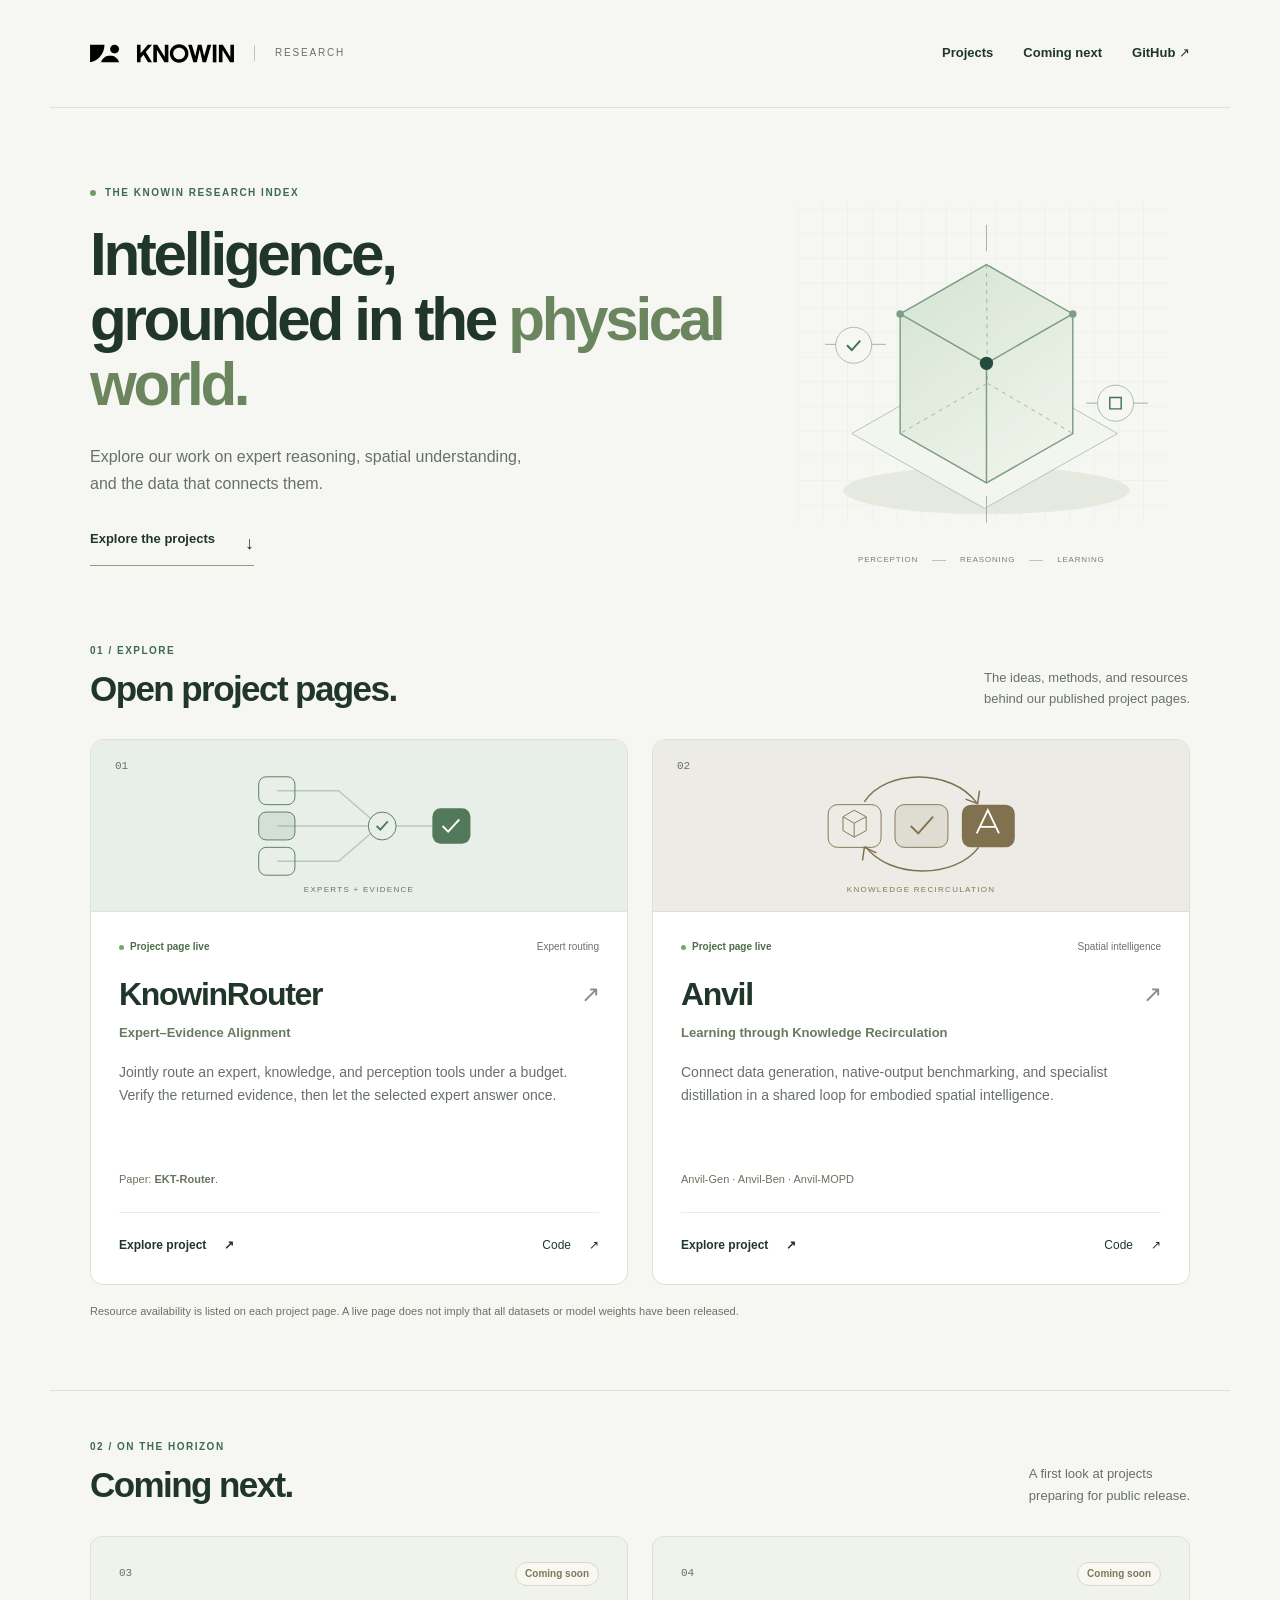
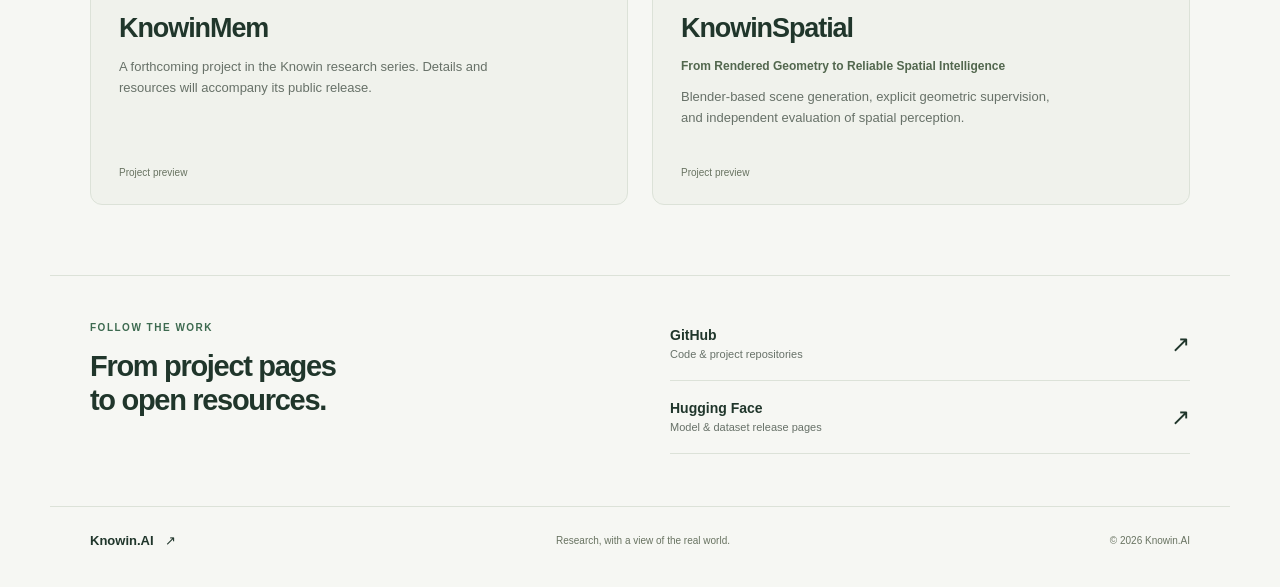
==== index.html @ d1065554 "Launch Knowin research index with live and upcoming projects" ====
<!doctype html>
<html lang="en">
<head>
  <meta charset="utf-8">
  <meta name="viewport" content="width=device-width, initial-scale=1">
  <meta name="theme-color" content="#f6f7f3">
  <title>Knowin Research · Project Index</title>
  <meta name="description" content="Explore Knowin research: KnowinRouter, Anvil, and forthcoming projects in memory and spatial perception.">
  <meta property="og:title" content="Knowin Research · Project Index">
  <meta property="og:description" content="Research projects for intelligence in the physical world. Explore KnowinRouter and Anvil, and see what is coming next.">
  <meta property="og:type" content="website">
  <meta property="og:url" content="https://knowin-29.github.io/">
  <link rel="canonical" href="https://knowin-29.github.io/">
  <link rel="icon" type="image/svg+xml" href="assets/favicon.svg">
  <link rel="stylesheet" href="style.css">
</head>
<body>
<a class="skip-link" href="#main">Skip to content</a>
<header class="header wrap">
  <a class="brand" href="./" aria-label="Knowin Research home"><img src="assets/knowin.svg" alt="Knowin" width="160" height="21"><span>RESEARCH</span></a>
  <nav aria-label="Main navigation"><a href="#projects">Projects</a><a href="#next">Coming next</a><a class="nav-github" href="https://github.com/Knowin-29">GitHub <span aria-hidden="true">↗</span></a></nav>
</header>
<main id="main">
  <section class="hero wrap" aria-labelledby="hero-title">
    <div class="hero-copy">
      <p class="eyebrow"><span class="live-dot" aria-hidden="true"></span> THE KNOWIN RESEARCH INDEX</p>
      <h1 id="hero-title">Intelligence,<br>grounded in the <em>physical world.</em></h1>
      <p class="intro">Explore our work on expert reasoning, spatial understanding, and the data that connects them.</p>
      <a class="text-link" href="#projects">Explore the projects <span aria-hidden="true">↓</span></a>
    </div>
    <div class="hero-art" aria-hidden="true">
      <svg viewBox="0 0 440 390" fill="none" xmlns="http://www.w3.org/2000/svg">
        <defs><pattern id="grid" width="26" height="26" patternUnits="userSpaceOnUse"><path d="M26 0H0V26" stroke="#d9e1db" stroke-width=".6"/></pattern><linearGradient id="face" x1="140" y1="80" x2="320" y2="310" gradientUnits="userSpaceOnUse"><stop stop-color="#d4e4d4"/><stop offset="1" stop-color="#f3f5ec"/></linearGradient></defs>
        <rect x="24" y="20" width="392" height="338" fill="url(#grid)"/>
        <ellipse cx="225" cy="323" rx="151" ry="25" fill="#e5e9e0"/>
        <path d="m83 263 140 79 140-79-140-80Z" fill="#f3f6ee" stroke="#b2c2b6"/>
        <path d="m134 137 91-52 91 52v126l-91 52-91-52Z" fill="url(#face)" stroke="#799b85" stroke-width="1.5"/>
        <path d="m134 137 91 52 91-52m-91 52v126" stroke="#799b85" stroke-width="1.5"/>
        <path d="m225 85 1 125-92 53m92-53 90 53" stroke="#9cb29e" stroke-dasharray="4 5"/>
        <path d="M55 169h64M330 231h65M225 43v28M225 329v28" stroke="#9eafa0"/>
        <circle cx="225" cy="189" r="7" fill="#244c3c"/><circle cx="134" cy="137" r="4" fill="#7d9f88"/><circle cx="316" cy="137" r="4" fill="#7d9f88"/>
        <circle cx="85" cy="170" r="19" fill="#f6f7f3" stroke="#a9bbaa"/><path d="m78 170 5 5 9-10" stroke="#3e7053" stroke-width="2"/>
        <circle cx="361" cy="231" r="19" fill="#f6f7f3" stroke="#a9bbaa"/><path d="M355 225h12v12h-12z" stroke="#3e7053" stroke-width="1.5"/>
      </svg>
      <div class="art-caption"><span>PERCEPTION</span><i></i><span>REASONING</span><i></i><span>LEARNING</span></div>
    </div>
  </section>
  <section id="projects" class="projects wrap" aria-labelledby="projects-title">
    <div class="section-heading"><div><p class="eyebrow">01 / EXPLORE</p><h2 id="projects-title">Open project pages.</h2></div><p>The ideas, methods, and resources<br>behind our published project pages.</p></div>
    <div class="project-grid">
      <article class="project-card router" aria-labelledby="router-title">
        <div class="card-art" aria-hidden="true"><span class="project-number">01</span><svg viewBox="0 0 280 140" fill="none"><path d="M52 32h66l44 38h67M52 70h177M52 108h66l44-38" stroke="currentColor" stroke-opacity=".32" stroke-width="1.6"/><rect x="32" y="17" width="39" height="30" rx="8" stroke="currentColor"/><rect x="32" y="55" width="39" height="30" rx="8" fill="currentColor" fill-opacity=".13" stroke="currentColor"/><rect x="32" y="93" width="39" height="30" rx="8" stroke="currentColor"/><circle cx="165" cy="70" r="15" fill="#e8efe8" stroke="currentColor"/><path d="m159 70 4 4 8-9" stroke="currentColor" stroke-width="2"/><rect x="219" y="51" width="41" height="38" rx="9" fill="currentColor"/><path d="m230 70 6 6 12-13" stroke="#fff" stroke-width="2"/></svg><span class="art-label">EXPERTS + EVIDENCE</span></div>
        <div class="card-body"><div class="project-meta"><span class="status public">Project page live</span><span>Expert routing</span></div><h3 id="router-title"><a href="/KnowinRouter.github.io/">KnowinRouter <span aria-hidden="true">↗</span></a></h3><p class="project-subtitle">Expert–Evidence Alignment</p><p class="project-description">Jointly route an expert, knowledge, and perception tools under a budget. Verify the returned evidence, then let the selected expert answer once.</p><p class="paper-name">Paper: <strong>EKT-Router</strong>.</p><div class="card-links"><a class="project-link" href="/KnowinRouter.github.io/">Explore project <span aria-hidden="true">↗</span></a><a href="https://github.com/Knowin-29/EKT-Router">Code <span aria-hidden="true">↗</span></a></div></div>
      </article>
      <article class="project-card anvil" aria-labelledby="anvil-title">
        <div class="card-art" aria-hidden="true"><span class="project-number">02</span><svg viewBox="0 0 280 140" fill="none"><path d="M79 44c23-36 94-36 121 1M202 93c-25 34-96 34-122-1" stroke="currentColor" stroke-width="1.6"/><path d="m188 41 13 5 2-14m-111 67-13-6-2 14" stroke="currentColor" stroke-width="1.6"/><rect x="40" y="47" width="57" height="46" rx="10" stroke="currentColor"/><path d="m56 60 12-7 13 7v15l-13 7-12-7Zm12 7-12-7m12 7 13-7M68 67v15" stroke="currentColor"/><rect x="112" y="47" width="57" height="46" rx="10" fill="currentColor" fill-opacity=".12" stroke="currentColor"/><path d="m129 70 8 8 16-18" stroke="currentColor" stroke-width="2"/><rect x="184" y="47" width="57" height="46" rx="10" fill="currentColor"/><path d="m200 78 12-25 12 25m-20-7h16" stroke="#fff" stroke-width="2"/></svg><span class="art-label">KNOWLEDGE RECIRCULATION</span></div>
        <div class="card-body"><div class="project-meta"><span class="status public">Project page live</span><span>Spatial intelligence</span></div><h3 id="anvil-title"><a href="/Anvil.github.io/">Anvil <span aria-hidden="true">↗</span></a></h3><p class="project-subtitle">Learning through Knowledge Recirculation</p><p class="project-description">Connect data generation, native-output benchmarking, and specialist distillation in a shared loop for embodied spatial intelligence.</p><p class="paper-name">Anvil-Gen · Anvil-Ben · Anvil-MOPD</p><div class="card-links"><a class="project-link" href="/Anvil.github.io/">Explore project <span aria-hidden="true">↗</span></a><a href="https://github.com/Knowin-29/Anvil">Code <span aria-hidden="true">↗</span></a></div></div>
      </article>
    </div>
    <p class="availability-note">Resource availability is listed on each project page. A live page does not imply that all datasets or model weights have been released.</p>
  </section>
  <section id="next" class="next wrap" aria-labelledby="next-title">
    <div class="section-heading"><div><p class="eyebrow">02 / ON THE HORIZON</p><h2 id="next-title">Coming next.</h2></div><p>A first look at projects<br>preparing for public release.</p></div>
    <div class="upcoming-grid">
      <article class="upcoming-card" aria-labelledby="memory-title"><div class="upcoming-top"><span class="project-number">03</span><span class="status forthcoming">Coming soon</span></div><h3 id="memory-title">KnowinMem</h3><p>A forthcoming project in the Knowin research series. Details and resources will accompany its public release.</p><div class="release-note">Project preview</div></article>
      <article class="upcoming-card" aria-labelledby="spatial-title"><div class="upcoming-top"><span class="project-number">04</span><span class="status forthcoming">Coming soon</span></div><h3 id="spatial-title">KnowinSpatial</h3><p class="upcoming-subtitle">From Rendered Geometry to Reliable Spatial Intelligence</p><p>Blender-based scene generation, explicit geometric supervision, and independent evaluation of spatial perception.</p><div class="release-note">Project preview</div></article>
    </div>
  </section>
  <section class="connect wrap" aria-labelledby="connect-title"><div><p class="eyebrow">FOLLOW THE WORK</p><h2 id="connect-title">From project pages<br>to open resources.</h2></div><div class="connect-links"><a href="https://github.com/Knowin-29"><span>GitHub</span><small>Code &amp; project repositories</small><b aria-hidden="true">↗</b></a><a href="https://huggingface.co/Knowin-29"><span>Hugging Face</span><small>Model &amp; dataset release pages</small><b aria-hidden="true">↗</b></a></div></section>
</main>
<footer class="footer wrap"><a href="https://www.knowinai.com/">Knowin.AI <span aria-hidden="true">↗</span></a><p>Research, with a view of the real world.</p><span>© 2026 Knowin.AI</span></footer>
</body>
</html>
---- style.css ----
:root{--bg:#f6f7f3;--ink:#20362b;--muted:#677168;--line:#dce2d8;--accent:#3d6a50;--sans:Inter,-apple-system,BlinkMacSystemFont,"Segoe UI",Arial,sans-serif}*{box-sizing:border-box}html{scroll-behavior:smooth;scroll-padding-top:30px}body{margin:0;background:var(--bg);color:var(--ink);font:16px/1.6 var(--sans);-webkit-font-smoothing:antialiased}a{color:inherit;text-decoration:none}a:hover{color:var(--accent)}a:focus-visible{outline:3px solid #769a6a;outline-offset:6px;border-radius:2px}img,svg{display:block;max-width:100%}.wrap{max-width:1180px;margin-inline:auto;padding-inline:40px}.skip-link{position:absolute;top:-100px;left:20px;padding:10px 16px;background:white;z-index:10}.skip-link:focus{top:10px}.header{height:108px;display:flex;align-items:center;justify-content:space-between;border-bottom:1px solid var(--line)}.brand{display:flex;align-items:center;gap:20px}.brand img{width:144px;height:auto}.brand span{font-size:10px;letter-spacing:.18em;border-left:1px solid #bfc8bc;padding-left:20px;color:var(--muted)}nav{display:flex;gap:30px;font-size:13px;font-weight:550}nav a{padding-block:10px}.hero{padding-top:76px;padding-bottom:76px;display:grid;grid-template-columns:1.55fr 1fr;align-items:center;gap:10px}.eyebrow{font-size:10px;font-weight:700;letter-spacing:.15em;color:var(--accent);margin:0 0 22px}.hero .eyebrow{display:flex;align-items:center;gap:9px}.live-dot{width:6px;height:6px;background:#709d65;border-radius:50%}h1,h2,h3,p{margin-top:0}h1{font-size:clamp(42px,4.7vw,61px);line-height:1.08;letter-spacing:-.055em;font-weight:560;margin-bottom:25px}h1 em{font-style:normal;color:#6b855f}h2{font-size:35px;line-height:1.16;font-weight:550;letter-spacing:-.045em;margin-bottom:0}h3{font-size:32px;letter-spacing:-.04em;font-weight:600;line-height:1.2;margin-bottom:9px}.intro{max-width:440px;color:var(--muted);font-size:16px;line-height:1.7;margin-bottom:28px}.text-link{display:inline-flex;gap:30px;font-size:13px;font-weight:650;border-bottom:1px solid #8b9d83;padding-bottom:7px}.text-link span{font-size:18px}.hero-art{padding-left:10px}.hero-art svg{width:100%}.art-caption{display:flex;justify-content:center;align-items:center;gap:14px;color:#77826f;font-size:8px;letter-spacing:.1em}.art-caption i{height:1px;width:14px;background:#bac6b2}.section-heading{display:flex;justify-content:space-between;align-items:flex-end;margin-bottom:30px}.section-heading .eyebrow{margin-bottom:10px}.section-heading>p{color:var(--muted);font-size:13px;margin:0;line-height:1.65}.projects{padding-bottom:70px}.project-grid{display:grid;grid-template-columns:1fr 1fr;gap:24px}.project-card{background:#fff;border:1px solid var(--line);border-radius:13px;overflow:hidden;transition:box-shadow .2s,border-color .2s}.project-card:hover{border-color:#aabda4;box-shadow:0 10px 30px #20362b07}.card-art{height:172px;position:relative;display:flex;align-items:center;justify-content:center;background:#e8efe8;color:#52795a;border-bottom:1px solid #dde6dc}.anvil .card-art{background:#ecebe5;color:#81714f;border-color:#e1ded4}.card-art svg{width:260px;height:130px}.project-number{font:11px/1.2 ui-monospace,SFMono-Regular,Consolas,monospace;color:var(--muted)}.card-art .project-number{position:absolute;top:20px;left:24px}.art-label{position:absolute;bottom:15px;font-size:8px;letter-spacing:.16em;color:#637564}.anvil .art-label{color:#857756}.card-body{padding:27px 28px 25px}.project-meta{display:flex;justify-content:space-between;align-items:center;gap:10px;font-size:10px;color:var(--muted);margin-bottom:20px}.status{display:inline-flex;align-items:center;gap:6px;font-size:10px;font-weight:600;white-space:nowrap}.status.public{color:#4b6d48}.status.public:before{content:"";width:5px;height:5px;border-radius:50%;background:#79a766}.project-card h3 a{display:flex;align-items:center;justify-content:space-between}.project-card h3 a span{font-size:23px;font-weight:400;color:#83917d}.project-subtitle{font-size:13px;font-weight:550;color:#697960;margin-bottom:17px}.project-description{font-size:14px;color:var(--muted);line-height:1.7;min-height:95px;margin-bottom:15px}.paper-name{font-size:11px;color:#687361;min-height:18px;margin-bottom:23px}.paper-name strong{font-weight:550}.card-links{border-top:1px solid #e8ece4;padding-top:19px;display:flex;align-items:center;justify-content:space-between;font-size:12px}.card-links a{display:inline-flex;align-items:center;gap:18px;padding:4px 0}.card-links .project-link{font-weight:650}.availability-note{margin:18px 0 0;color:#687361;font-size:11px;max-width:850px}.next{padding-top:48px;padding-bottom:70px;border-top:1px solid var(--line)}.upcoming-grid{display:grid;grid-template-columns:1fr 1fr;gap:24px}.upcoming-card{border:1px solid var(--line);border-radius:12px;padding:25px 28px 23px;background:#f0f2ec;display:flex;flex-direction:column}.upcoming-top{display:flex;justify-content:space-between;align-items:center;margin-bottom:26px}.forthcoming{color:#7c785e;border:1px solid #d9d8c9;border-radius:20px;padding:3px 9px;background:#f8f7f0}.upcoming-card h3{font-size:27px;margin-bottom:13px}.upcoming-card p{font-size:13px;color:var(--muted);max-width:390px;margin-bottom:16px}.upcoming-card .upcoming-subtitle{font-weight:550;color:#52674e;line-height:1.5;font-size:12px;margin-bottom:12px}.release-note{margin-top:auto;padding-top:20px;color:#687361;font-size:10px}.connect{padding-block:44px 52px;border-top:1px solid var(--line);display:grid;grid-template-columns:1fr 1fr;gap:60px}.connect .eyebrow{margin-bottom:14px}.connect h2{font-size:29px}.connect-links{display:grid;gap:12px;align-content:center}.connect-links>a{display:grid;grid-template-columns:1fr auto;grid-template-rows:auto auto;position:relative;border-bottom:1px solid var(--line);padding:4px 0 16px}.connect-links span{font-size:14px;font-weight:600}.connect-links small{grid-row:2;color:var(--muted);font-size:11px}.connect-links b{grid-column:2;grid-row:1/3;font-size:23px;font-weight:400;align-self:center}.footer{padding-block:24px 35px;border-top:1px solid var(--line);display:flex;align-items:center;justify-content:space-between;color:#687361;font-size:10px}.footer a{font-size:13px;color:var(--ink);font-weight:600}.footer p{margin:0}.footer a span{font-weight:400;margin-left:8px}@media(max-width:900px){.wrap{padding-inline:28px}.hero{padding-block:60px;grid-template-columns:1.3fr 1fr}h1{font-size:46px}.brand{gap:14px}.brand span{padding-left:14px}nav{gap:21px}.card-body{padding-inline:23px}.project-subtitle{min-height:40px}.project-description{min-height:120px}.project-meta>span:last-child{display:none}}@media(max-width:640px){.wrap{padding-inline:22px}.header{height:85px}.brand img{width:114px}.brand span{display:none}nav{gap:18px;font-size:11px}.nav-github{display:none}.hero{padding-top:43px;padding-bottom:47px;grid-template-columns:1fr;gap:22px}h1{font-size:43px;max-width:390px}.hero .eyebrow{font-size:8px;letter-spacing:.12em;margin-bottom:24px}.intro{font-size:14px;max-width:370px}.hero-art{max-width:300px;width:100%;margin:auto;padding:0}.hero-art svg{max-height:240px}.art-caption{font-size:7px;gap:10px}.section-heading{display:block;margin-bottom:24px}.section-heading>p{margin-top:14px;font-size:12px}.section-heading>p br{display:none}h2{font-size:30px}.project-grid,.upcoming-grid{grid-template-columns:1fr;gap:20px}.card-art{height:155px}.card-body{padding:24px}.project-meta>span:last-child{display:inline}.project-subtitle,.project-description{min-height:0}.project-description{font-size:13px}h3{font-size:30px}.paper-name{margin-bottom:20px}.availability-note{font-size:10px;line-height:1.7;margin-top:16px}.projects{padding-bottom:42px}.next{padding-top:36px;padding-bottom:40px}.upcoming-card{padding:24px}.upcoming-top{margin-bottom:22px}.connect{padding-block:36px;grid-template-columns:1fr;gap:25px}.connect h2{font-size:27px}.connect-links{gap:17px}.footer{flex-wrap:wrap;gap:17px;padding-block:23px}.footer p{display:none}}@media(prefers-reduced-motion:reduce){html{scroll-behavior:auto}.project-card{transition:none}}
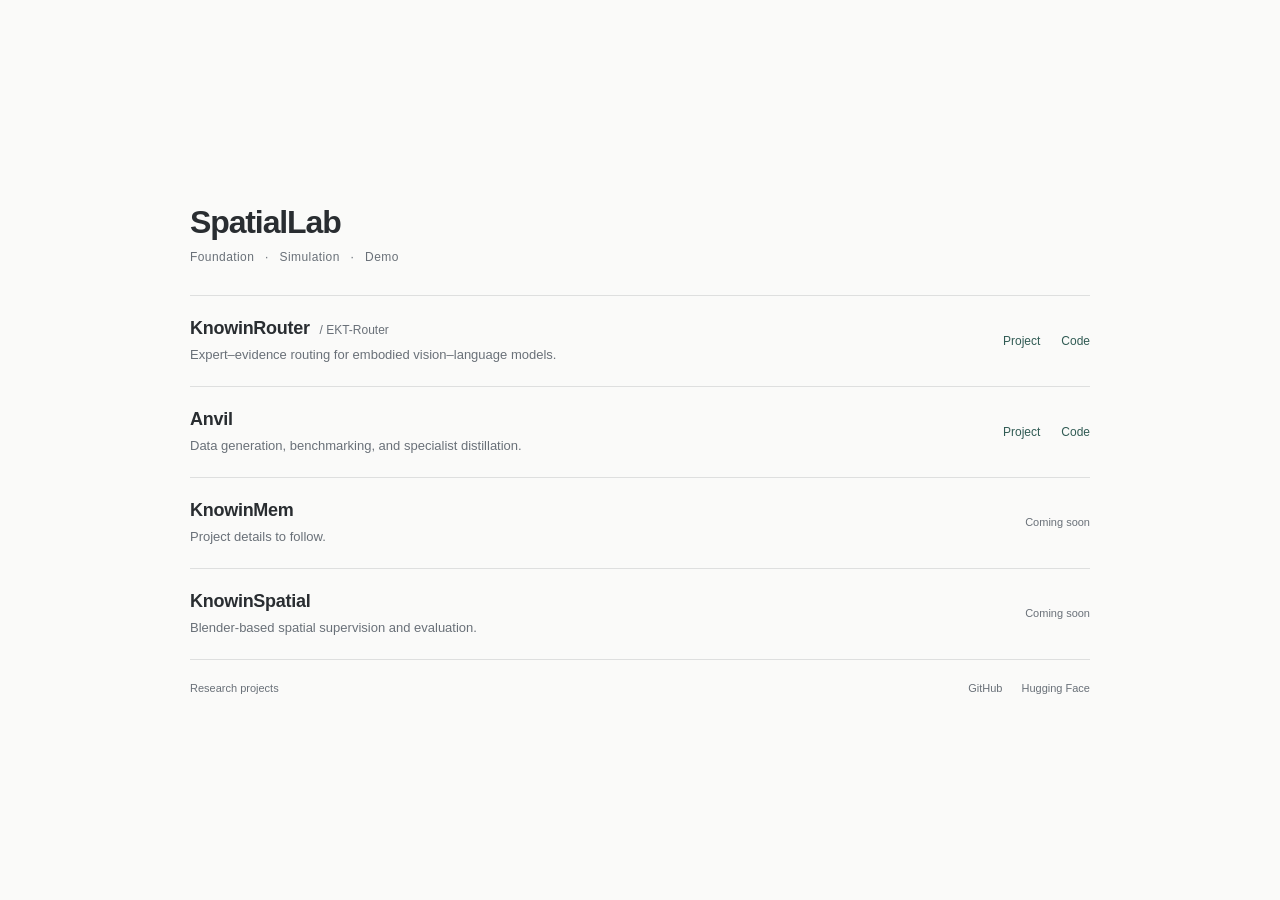
==== commit 49f3bc74: "Simplify index into a single-screen SpatialLab research panel" ====
--- a/index.html
+++ b/index.html
@@ -3,11 +3,11 @@
 <head>
   <meta charset="utf-8">
   <meta name="viewport" content="width=device-width, initial-scale=1">
-  <meta name="theme-color" content="#f6f7f3">
-  <title>Knowin Research · Project Index</title>
-  <meta name="description" content="Explore Knowin research: KnowinRouter, Anvil, and forthcoming projects in memory and spatial perception.">
-  <meta property="og:title" content="Knowin Research · Project Index">
-  <meta property="og:description" content="Research projects for intelligence in the physical world. Explore KnowinRouter and Anvil, and see what is coming next.">
+  <meta name="theme-color" content="#fafaf9">
+  <title>SpatialLab · Research Projects</title>
+  <meta name="description" content="SpatialLab research projects. Foundation · Simulation · Demo.">
+  <meta property="og:title" content="SpatialLab · Research Projects">
+  <meta property="og:description" content="Foundation · Simulation · Demo. Research projects and resources.">
   <meta property="og:type" content="website">
   <meta property="og:url" content="https://knowin-29.github.io/">
   <link rel="canonical" href="https://knowin-29.github.io/">
@@ -15,59 +15,52 @@
   <link rel="stylesheet" href="style.css">
 </head>
 <body>
-<a class="skip-link" href="#main">Skip to content</a>
-<header class="header wrap">
-  <a class="brand" href="./" aria-label="Knowin Research home"><img src="assets/knowin.svg" alt="Knowin" width="160" height="21"><span>RESEARCH</span></a>
-  <nav aria-label="Main navigation"><a href="#projects">Projects</a><a href="#next">Coming next</a><a class="nav-github" href="https://github.com/Knowin-29">GitHub <span aria-hidden="true">↗</span></a></nav>
-</header>
-<main id="main">
-  <section class="hero wrap" aria-labelledby="hero-title">
-    <div class="hero-copy">
-      <p class="eyebrow"><span class="live-dot" aria-hidden="true"></span> THE KNOWIN RESEARCH INDEX</p>
-      <h1 id="hero-title">Intelligence,<br>grounded in the <em>physical world.</em></h1>
-      <p class="intro">Explore our work on expert reasoning, spatial understanding, and the data that connects them.</p>
-      <a class="text-link" href="#projects">Explore the projects <span aria-hidden="true">↓</span></a>
-    </div>
-    <div class="hero-art" aria-hidden="true">
-      <svg viewBox="0 0 440 390" fill="none" xmlns="http://www.w3.org/2000/svg">
-        <defs><pattern id="grid" width="26" height="26" patternUnits="userSpaceOnUse"><path d="M26 0H0V26" stroke="#d9e1db" stroke-width=".6"/></pattern><linearGradient id="face" x1="140" y1="80" x2="320" y2="310" gradientUnits="userSpaceOnUse"><stop stop-color="#d4e4d4"/><stop offset="1" stop-color="#f3f5ec"/></linearGradient></defs>
-        <rect x="24" y="20" width="392" height="338" fill="url(#grid)"/>
-        <ellipse cx="225" cy="323" rx="151" ry="25" fill="#e5e9e0"/>
-        <path d="m83 263 140 79 140-79-140-80Z" fill="#f3f6ee" stroke="#b2c2b6"/>
-        <path d="m134 137 91-52 91 52v126l-91 52-91-52Z" fill="url(#face)" stroke="#799b85" stroke-width="1.5"/>
-        <path d="m134 137 91 52 91-52m-91 52v126" stroke="#799b85" stroke-width="1.5"/>
-        <path d="m225 85 1 125-92 53m92-53 90 53" stroke="#9cb29e" stroke-dasharray="4 5"/>
-        <path d="M55 169h64M330 231h65M225 43v28M225 329v28" stroke="#9eafa0"/>
-        <circle cx="225" cy="189" r="7" fill="#244c3c"/><circle cx="134" cy="137" r="4" fill="#7d9f88"/><circle cx="316" cy="137" r="4" fill="#7d9f88"/>
-        <circle cx="85" cy="170" r="19" fill="#f6f7f3" stroke="#a9bbaa"/><path d="m78 170 5 5 9-10" stroke="#3e7053" stroke-width="2"/>
-        <circle cx="361" cy="231" r="19" fill="#f6f7f3" stroke="#a9bbaa"/><path d="M355 225h12v12h-12z" stroke="#3e7053" stroke-width="1.5"/>
-      </svg>
-      <div class="art-caption"><span>PERCEPTION</span><i></i><span>REASONING</span><i></i><span>LEARNING</span></div>
-    </div>
+<a class="skip-link" href="#projects">Skip to projects</a>
+<main class="panel">
+  <header class="heading">
+    <h1>SpatialLab</h1>
+    <p class="directions">Foundation <span aria-hidden="true">·</span> Simulation <span aria-hidden="true">·</span> Demo</p>
+  </header>
+  <section id="projects" aria-label="Research projects">
+    <article class="project" aria-labelledby="router-title">
+      <div class="project-copy">
+        <h2 id="router-title">KnowinRouter <span class="paper-name">/ EKT-Router</span></h2>
+        <p>Expert–evidence routing for embodied vision–language models.</p>
+      </div>
+      <nav class="project-links" aria-label="KnowinRouter resources">
+        <a href="/KnowinRouter.github.io/">Project</a>
+        <a href="https://github.com/Knowin-29/EKT-Router">Code</a>
+      </nav>
+    </article>
+    <article class="project" aria-labelledby="anvil-title">
+      <div class="project-copy">
+        <h2 id="anvil-title">Anvil</h2>
+        <p>Data generation, benchmarking, and specialist distillation.</p>
+      </div>
+      <nav class="project-links" aria-label="Anvil resources">
+        <a href="/Anvil.github.io/">Project</a>
+        <a href="https://github.com/Knowin-29/Anvil">Code</a>
+      </nav>
+    </article>
+    <article class="project" aria-labelledby="memory-title">
+      <div class="project-copy">
+        <h2 id="memory-title">KnowinMem</h2>
+        <p>Project details to follow.</p>
+      </div>
+      <span class="status">Coming soon</span>
+    </article>
+    <article class="project" aria-labelledby="spatial-title">
+      <div class="project-copy">
+        <h2 id="spatial-title">KnowinSpatial</h2>
+        <p>Blender-based spatial supervision and evaluation.</p>
+      </div>
+      <span class="status">Coming soon</span>
+    </article>
   </section>
-  <section id="projects" class="projects wrap" aria-labelledby="projects-title">
-    <div class="section-heading"><div><p class="eyebrow">01 / EXPLORE</p><h2 id="projects-title">Open project pages.</h2></div><p>The ideas, methods, and resources<br>behind our published project pages.</p></div>
-    <div class="project-grid">
-      <article class="project-card router" aria-labelledby="router-title">
-        <div class="card-art" aria-hidden="true"><span class="project-number">01</span><svg viewBox="0 0 280 140" fill="none"><path d="M52 32h66l44 38h67M52 70h177M52 108h66l44-38" stroke="currentColor" stroke-opacity=".32" stroke-width="1.6"/><rect x="32" y="17" width="39" height="30" rx="8" stroke="currentColor"/><rect x="32" y="55" width="39" height="30" rx="8" fill="currentColor" fill-opacity=".13" stroke="currentColor"/><rect x="32" y="93" width="39" height="30" rx="8" stroke="currentColor"/><circle cx="165" cy="70" r="15" fill="#e8efe8" stroke="currentColor"/><path d="m159 70 4 4 8-9" stroke="currentColor" stroke-width="2"/><rect x="219" y="51" width="41" height="38" rx="9" fill="currentColor"/><path d="m230 70 6 6 12-13" stroke="#fff" stroke-width="2"/></svg><span class="art-label">EXPERTS + EVIDENCE</span></div>
-        <div class="card-body"><div class="project-meta"><span class="status public">Project page live</span><span>Expert routing</span></div><h3 id="router-title"><a href="/KnowinRouter.github.io/">KnowinRouter <span aria-hidden="true">↗</span></a></h3><p class="project-subtitle">Expert–Evidence Alignment</p><p class="project-description">Jointly route an expert, knowledge, and perception tools under a budget. Verify the returned evidence, then let the selected expert answer once.</p><p class="paper-name">Paper: <strong>EKT-Router</strong>.</p><div class="card-links"><a class="project-link" href="/KnowinRouter.github.io/">Explore project <span aria-hidden="true">↗</span></a><a href="https://github.com/Knowin-29/EKT-Router">Code <span aria-hidden="true">↗</span></a></div></div>
-      </article>
-      <article class="project-card anvil" aria-labelledby="anvil-title">
-        <div class="card-art" aria-hidden="true"><span class="project-number">02</span><svg viewBox="0 0 280 140" fill="none"><path d="M79 44c23-36 94-36 121 1M202 93c-25 34-96 34-122-1" stroke="currentColor" stroke-width="1.6"/><path d="m188 41 13 5 2-14m-111 67-13-6-2 14" stroke="currentColor" stroke-width="1.6"/><rect x="40" y="47" width="57" height="46" rx="10" stroke="currentColor"/><path d="m56 60 12-7 13 7v15l-13 7-12-7Zm12 7-12-7m12 7 13-7M68 67v15" stroke="currentColor"/><rect x="112" y="47" width="57" height="46" rx="10" fill="currentColor" fill-opacity=".12" stroke="currentColor"/><path d="m129 70 8 8 16-18" stroke="currentColor" stroke-width="2"/><rect x="184" y="47" width="57" height="46" rx="10" fill="currentColor"/><path d="m200 78 12-25 12 25m-20-7h16" stroke="#fff" stroke-width="2"/></svg><span class="art-label">KNOWLEDGE RECIRCULATION</span></div>
-        <div class="card-body"><div class="project-meta"><span class="status public">Project page live</span><span>Spatial intelligence</span></div><h3 id="anvil-title"><a href="/Anvil.github.io/">Anvil <span aria-hidden="true">↗</span></a></h3><p class="project-subtitle">Learning through Knowledge Recirculation</p><p class="project-description">Connect data generation, native-output benchmarking, and specialist distillation in a shared loop for embodied spatial intelligence.</p><p class="paper-name">Anvil-Gen · Anvil-Ben · Anvil-MOPD</p><div class="card-links"><a class="project-link" href="/Anvil.github.io/">Explore project <span aria-hidden="true">↗</span></a><a href="https://github.com/Knowin-29/Anvil">Code <span aria-hidden="true">↗</span></a></div></div>
-      </article>
-    </div>
-    <p class="availability-note">Resource availability is listed on each project page. A live page does not imply that all datasets or model weights have been released.</p>
-  </section>
-  <section id="next" class="next wrap" aria-labelledby="next-title">
-    <div class="section-heading"><div><p class="eyebrow">02 / ON THE HORIZON</p><h2 id="next-title">Coming next.</h2></div><p>A first look at projects<br>preparing for public release.</p></div>
-    <div class="upcoming-grid">
-      <article class="upcoming-card" aria-labelledby="memory-title"><div class="upcoming-top"><span class="project-number">03</span><span class="status forthcoming">Coming soon</span></div><h3 id="memory-title">KnowinMem</h3><p>A forthcoming project in the Knowin research series. Details and resources will accompany its public release.</p><div class="release-note">Project preview</div></article>
-      <article class="upcoming-card" aria-labelledby="spatial-title"><div class="upcoming-top"><span class="project-number">04</span><span class="status forthcoming">Coming soon</span></div><h3 id="spatial-title">KnowinSpatial</h3><p class="upcoming-subtitle">From Rendered Geometry to Reliable Spatial Intelligence</p><p>Blender-based scene generation, explicit geometric supervision, and independent evaluation of spatial perception.</p><div class="release-note">Project preview</div></article>
-    </div>
-  </section>
-  <section class="connect wrap" aria-labelledby="connect-title"><div><p class="eyebrow">FOLLOW THE WORK</p><h2 id="connect-title">From project pages<br>to open resources.</h2></div><div class="connect-links"><a href="https://github.com/Knowin-29"><span>GitHub</span><small>Code &amp; project repositories</small><b aria-hidden="true">↗</b></a><a href="https://huggingface.co/Knowin-29"><span>Hugging Face</span><small>Model &amp; dataset release pages</small><b aria-hidden="true">↗</b></a></div></section>
+  <footer>
+    <span>Research projects</span>
+    <nav aria-label="Shared resources"><a href="https://github.com/Knowin-29">GitHub</a><a href="https://huggingface.co/Knowin-29">Hugging Face</a></nav>
+  </footer>
 </main>
-<footer class="footer wrap"><a href="https://www.knowinai.com/">Knowin.AI <span aria-hidden="true">↗</span></a><p>Research, with a view of the real world.</p><span>© 2026 Knowin.AI</span></footer>
 </body>
 </html>
--- a/style.css
+++ b/style.css
@@ -1 +1 @@
-:root{--bg:#f6f7f3;--ink:#20362b;--muted:#677168;--line:#dce2d8;--accent:#3d6a50;--sans:Inter,-apple-system,BlinkMacSystemFont,"Segoe UI",Arial,sans-serif}*{box-sizing:border-box}html{scroll-behavior:smooth;scroll-padding-top:30px}body{margin:0;background:var(--bg);color:var(--ink);font:16px/1.6 var(--sans);-webkit-font-smoothing:antialiased}a{color:inherit;text-decoration:none}a:hover{color:var(--accent)}a:focus-visible{outline:3px solid #769a6a;outline-offset:6px;border-radius:2px}img,svg{display:block;max-width:100%}.wrap{max-width:1180px;margin-inline:auto;padding-inline:40px}.skip-link{position:absolute;top:-100px;left:20px;padding:10px 16px;background:white;z-index:10}.skip-link:focus{top:10px}.header{height:108px;display:flex;align-items:center;justify-content:space-between;border-bottom:1px solid var(--line)}.brand{display:flex;align-items:center;gap:20px}.brand img{width:144px;height:auto}.brand span{font-size:10px;letter-spacing:.18em;border-left:1px solid #bfc8bc;padding-left:20px;color:var(--muted)}nav{display:flex;gap:30px;font-size:13px;font-weight:550}nav a{padding-block:10px}.hero{padding-top:76px;padding-bottom:76px;display:grid;grid-template-columns:1.55fr 1fr;align-items:center;gap:10px}.eyebrow{font-size:10px;font-weight:700;letter-spacing:.15em;color:var(--accent);margin:0 0 22px}.hero .eyebrow{display:flex;align-items:center;gap:9px}.live-dot{width:6px;height:6px;background:#709d65;border-radius:50%}h1,h2,h3,p{margin-top:0}h1{font-size:clamp(42px,4.7vw,61px);line-height:1.08;letter-spacing:-.055em;font-weight:560;margin-bottom:25px}h1 em{font-style:normal;color:#6b855f}h2{font-size:35px;line-height:1.16;font-weight:550;letter-spacing:-.045em;margin-bottom:0}h3{font-size:32px;letter-spacing:-.04em;font-weight:600;line-height:1.2;margin-bottom:9px}.intro{max-width:440px;color:var(--muted);font-size:16px;line-height:1.7;margin-bottom:28px}.text-link{display:inline-flex;gap:30px;font-size:13px;font-weight:650;border-bottom:1px solid #8b9d83;padding-bottom:7px}.text-link span{font-size:18px}.hero-art{padding-left:10px}.hero-art svg{width:100%}.art-caption{display:flex;justify-content:center;align-items:center;gap:14px;color:#77826f;font-size:8px;letter-spacing:.1em}.art-caption i{height:1px;width:14px;background:#bac6b2}.section-heading{display:flex;justify-content:space-between;align-items:flex-end;margin-bottom:30px}.section-heading .eyebrow{margin-bottom:10px}.section-heading>p{color:var(--muted);font-size:13px;margin:0;line-height:1.65}.projects{padding-bottom:70px}.project-grid{display:grid;grid-template-columns:1fr 1fr;gap:24px}.project-card{background:#fff;border:1px solid var(--line);border-radius:13px;overflow:hidden;transition:box-shadow .2s,border-color .2s}.project-card:hover{border-color:#aabda4;box-shadow:0 10px 30px #20362b07}.card-art{height:172px;position:relative;display:flex;align-items:center;justify-content:center;background:#e8efe8;color:#52795a;border-bottom:1px solid #dde6dc}.anvil .card-art{background:#ecebe5;color:#81714f;border-color:#e1ded4}.card-art svg{width:260px;height:130px}.project-number{font:11px/1.2 ui-monospace,SFMono-Regular,Consolas,monospace;color:var(--muted)}.card-art .project-number{position:absolute;top:20px;left:24px}.art-label{position:absolute;bottom:15px;font-size:8px;letter-spacing:.16em;color:#637564}.anvil .art-label{color:#857756}.card-body{padding:27px 28px 25px}.project-meta{display:flex;justify-content:space-between;align-items:center;gap:10px;font-size:10px;color:var(--muted);margin-bottom:20px}.status{display:inline-flex;align-items:center;gap:6px;font-size:10px;font-weight:600;white-space:nowrap}.status.public{color:#4b6d48}.status.public:before{content:"";width:5px;height:5px;border-radius:50%;background:#79a766}.project-card h3 a{display:flex;align-items:center;justify-content:space-between}.project-card h3 a span{font-size:23px;font-weight:400;color:#83917d}.project-subtitle{font-size:13px;font-weight:550;color:#697960;margin-bottom:17px}.project-description{font-size:14px;color:var(--muted);line-height:1.7;min-height:95px;margin-bottom:15px}.paper-name{font-size:11px;color:#687361;min-height:18px;margin-bottom:23px}.paper-name strong{font-weight:550}.card-links{border-top:1px solid #e8ece4;padding-top:19px;display:flex;align-items:center;justify-content:space-between;font-size:12px}.card-links a{display:inline-flex;align-items:center;gap:18px;padding:4px 0}.card-links .project-link{font-weight:650}.availability-note{margin:18px 0 0;color:#687361;font-size:11px;max-width:850px}.next{padding-top:48px;padding-bottom:70px;border-top:1px solid var(--line)}.upcoming-grid{display:grid;grid-template-columns:1fr 1fr;gap:24px}.upcoming-card{border:1px solid var(--line);border-radius:12px;padding:25px 28px 23px;background:#f0f2ec;display:flex;flex-direction:column}.upcoming-top{display:flex;justify-content:space-between;align-items:center;margin-bottom:26px}.forthcoming{color:#7c785e;border:1px solid #d9d8c9;border-radius:20px;padding:3px 9px;background:#f8f7f0}.upcoming-card h3{font-size:27px;margin-bottom:13px}.upcoming-card p{font-size:13px;color:var(--muted);max-width:390px;margin-bottom:16px}.upcoming-card .upcoming-subtitle{font-weight:550;color:#52674e;line-height:1.5;font-size:12px;margin-bottom:12px}.release-note{margin-top:auto;padding-top:20px;color:#687361;font-size:10px}.connect{padding-block:44px 52px;border-top:1px solid var(--line);display:grid;grid-template-columns:1fr 1fr;gap:60px}.connect .eyebrow{margin-bottom:14px}.connect h2{font-size:29px}.connect-links{display:grid;gap:12px;align-content:center}.connect-links>a{display:grid;grid-template-columns:1fr auto;grid-template-rows:auto auto;position:relative;border-bottom:1px solid var(--line);padding:4px 0 16px}.connect-links span{font-size:14px;font-weight:600}.connect-links small{grid-row:2;color:var(--muted);font-size:11px}.connect-links b{grid-column:2;grid-row:1/3;font-size:23px;font-weight:400;align-self:center}.footer{padding-block:24px 35px;border-top:1px solid var(--line);display:flex;align-items:center;justify-content:space-between;color:#687361;font-size:10px}.footer a{font-size:13px;color:var(--ink);font-weight:600}.footer p{margin:0}.footer a span{font-weight:400;margin-left:8px}@media(max-width:900px){.wrap{padding-inline:28px}.hero{padding-block:60px;grid-template-columns:1.3fr 1fr}h1{font-size:46px}.brand{gap:14px}.brand span{padding-left:14px}nav{gap:21px}.card-body{padding-inline:23px}.project-subtitle{min-height:40px}.project-description{min-height:120px}.project-meta>span:last-child{display:none}}@media(max-width:640px){.wrap{padding-inline:22px}.header{height:85px}.brand img{width:114px}.brand span{display:none}nav{gap:18px;font-size:11px}.nav-github{display:none}.hero{padding-top:43px;padding-bottom:47px;grid-template-columns:1fr;gap:22px}h1{font-size:43px;max-width:390px}.hero .eyebrow{font-size:8px;letter-spacing:.12em;margin-bottom:24px}.intro{font-size:14px;max-width:370px}.hero-art{max-width:300px;width:100%;margin:auto;padding:0}.hero-art svg{max-height:240px}.art-caption{font-size:7px;gap:10px}.section-heading{display:block;margin-bottom:24px}.section-heading>p{margin-top:14px;font-size:12px}.section-heading>p br{display:none}h2{font-size:30px}.project-grid,.upcoming-grid{grid-template-columns:1fr;gap:20px}.card-art{height:155px}.card-body{padding:24px}.project-meta>span:last-child{display:inline}.project-subtitle,.project-description{min-height:0}.project-description{font-size:13px}h3{font-size:30px}.paper-name{margin-bottom:20px}.availability-note{font-size:10px;line-height:1.7;margin-top:16px}.projects{padding-bottom:42px}.next{padding-top:36px;padding-bottom:40px}.upcoming-card{padding:24px}.upcoming-top{margin-bottom:22px}.connect{padding-block:36px;grid-template-columns:1fr;gap:25px}.connect h2{font-size:27px}.connect-links{gap:17px}.footer{flex-wrap:wrap;gap:17px;padding-block:23px}.footer p{display:none}}@media(prefers-reduced-motion:reduce){html{scroll-behavior:auto}.project-card{transition:none}}
+:root{color-scheme:light;--bg:#fafaf9;--text:#292d31;--muted:#697078;--line:#dedfdf;--link:#315b54}*{box-sizing:border-box}html{scroll-padding-top:20px}body{margin:0;min-height:100vh;min-height:100svh;padding:32px;display:grid;place-items:center;background:var(--bg);color:var(--text);font:14px/1.55 -apple-system,BlinkMacSystemFont,"Segoe UI",Arial,sans-serif;-webkit-font-smoothing:antialiased}.panel{width:100%;max-width:900px}.heading{padding-bottom:28px}h1{margin:0 0 7px;font-size:32px;line-height:1.2;font-weight:600;letter-spacing:-.035em}.directions{margin:0;font-size:12px;letter-spacing:.035em;color:var(--muted)}.directions span{padding-inline:7px}#projects{border-top:1px solid var(--line)}.project{display:grid;grid-template-columns:minmax(0,1fr) auto;align-items:center;column-gap:26px;min-height:91px;padding:19px 0;border-bottom:1px solid var(--line)}h2{margin:0 0 5px;font-size:18px;line-height:1.3;font-weight:550;letter-spacing:-.015em}.paper-name{font-size:12px;font-weight:400;color:var(--muted);letter-spacing:0;margin-left:5px}.project-copy p{margin:0;font-size:13px;color:var(--muted)}a{color:var(--link);text-decoration:none;text-underline-offset:4px}a:hover{text-decoration:underline}a:focus-visible{outline:2px solid var(--link);outline-offset:5px;border-radius:1px}.project-links{display:flex;gap:21px;font-size:12px}.project-links a{padding-block:7px}.status{font-size:11px;color:var(--muted);white-space:nowrap}footer{display:flex;justify-content:space-between;align-items:center;gap:20px;padding-top:20px;color:var(--muted);font-size:11px}footer nav{display:flex;gap:19px}footer a{color:var(--muted)}.skip-link{position:absolute;top:-100px;left:20px;padding:8px 12px;background:#fff}.skip-link:focus{top:10px}@media(max-width:600px){body{padding:25px 22px}.heading{padding-bottom:23px}h1{font-size:29px}.directions{font-size:11px}.directions span{padding-inline:5px}.project{column-gap:16px;min-height:98px;padding-block:17px}h2{font-size:17px}.paper-name{display:block;font-size:10px;margin:3px 0 0}.project-copy p{font-size:12px;line-height:1.5;max-width:350px}.project-links{flex-direction:column;gap:3px;align-items:flex-end;font-size:11px}.project-links a{padding:3px 0}.status{font-size:10px}footer{font-size:10px;padding-top:18px;gap:12px}footer nav{gap:14px}}@media(max-height:600px) and (min-width:601px){body{padding-block:20px}.heading{padding-bottom:20px}.project{min-height:80px;padding-block:15px}footer{padding-top:16px}}
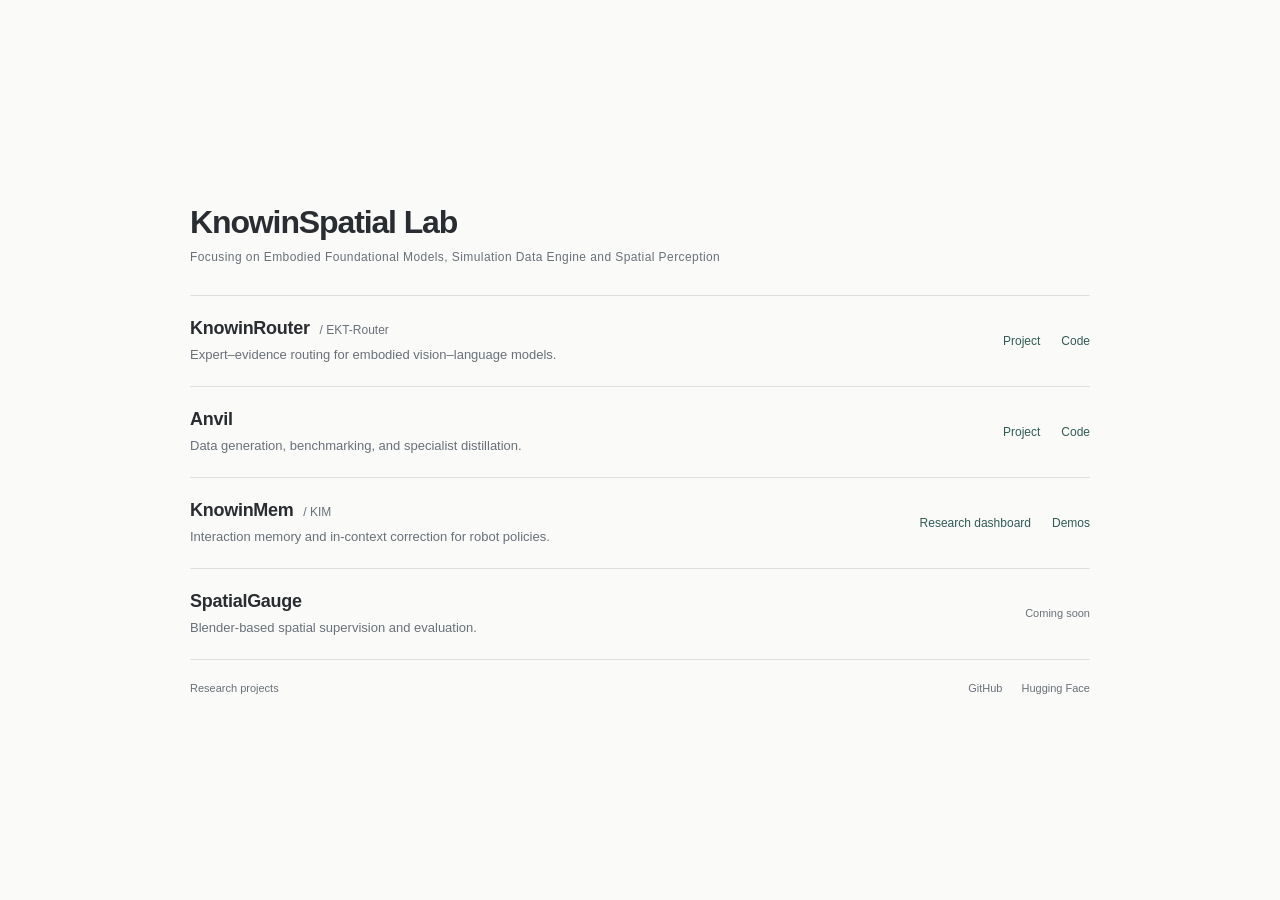
==== commit 3365cfcb: "Publish KnowinMem research dashboard and refresh KnowinSpatial Lab branding" ====
--- a/index.html
+++ b/index.html
@@ -4,10 +4,10 @@
   <meta charset="utf-8">
   <meta name="viewport" content="width=device-width, initial-scale=1">
   <meta name="theme-color" content="#fafaf9">
-  <title>SpatialLab · Research Projects</title>
-  <meta name="description" content="SpatialLab research projects. Foundation · Simulation · Demo.">
-  <meta property="og:title" content="SpatialLab · Research Projects">
-  <meta property="og:description" content="Foundation · Simulation · Demo. Research projects and resources.">
+  <title>KnowinSpatial Lab · Research Projects</title>
+  <meta name="description" content="KnowinSpatial Lab — Focusing on Embodied Foundational Models, Simulation Data Engine and Spatial Perception.">
+  <meta property="og:title" content="KnowinSpatial Lab · Research Projects">
+  <meta property="og:description" content="Focusing on Embodied Foundational Models, Simulation Data Engine and Spatial Perception">
   <meta property="og:type" content="website">
   <meta property="og:url" content="https://knowin-29.github.io/">
   <link rel="canonical" href="https://knowin-29.github.io/">
@@ -18,8 +18,8 @@
 <a class="skip-link" href="#projects">Skip to projects</a>
 <main class="panel">
   <header class="heading">
-    <h1>SpatialLab</h1>
-    <p class="directions">Foundation <span aria-hidden="true">·</span> Simulation <span aria-hidden="true">·</span> Demo</p>
+    <h1>KnowinSpatial Lab</h1>
+    <p class="directions">Focusing on Embodied Foundational Models, Simulation Data Engine and Spatial Perception</p>
   </header>
   <section id="projects" aria-label="Research projects">
     <article class="project" aria-labelledby="router-title">
@@ -44,14 +44,17 @@
     </article>
     <article class="project" aria-labelledby="memory-title">
       <div class="project-copy">
-        <h2 id="memory-title">KnowinMem</h2>
-        <p>Project details to follow.</p>
+        <h2 id="memory-title">KnowinMem <span class="paper-name">/ KIM</span></h2>
+        <p>Interaction memory and in-context correction for robot policies.</p>
       </div>
-      <span class="status">Coming soon</span>
+      <nav class="project-links" aria-label="KnowinMem resources">
+        <a href="/KnowinMem/">Research dashboard</a>
+        <a href="/KnowinMem/#demos">Demos</a>
+      </nav>
     </article>
     <article class="project" aria-labelledby="spatial-title">
       <div class="project-copy">
-        <h2 id="spatial-title">KnowinSpatial</h2>
+        <h2 id="spatial-title">SpatialGauge</h2>
         <p>Blender-based spatial supervision and evaluation.</p>
       </div>
       <span class="status">Coming soon</span>
